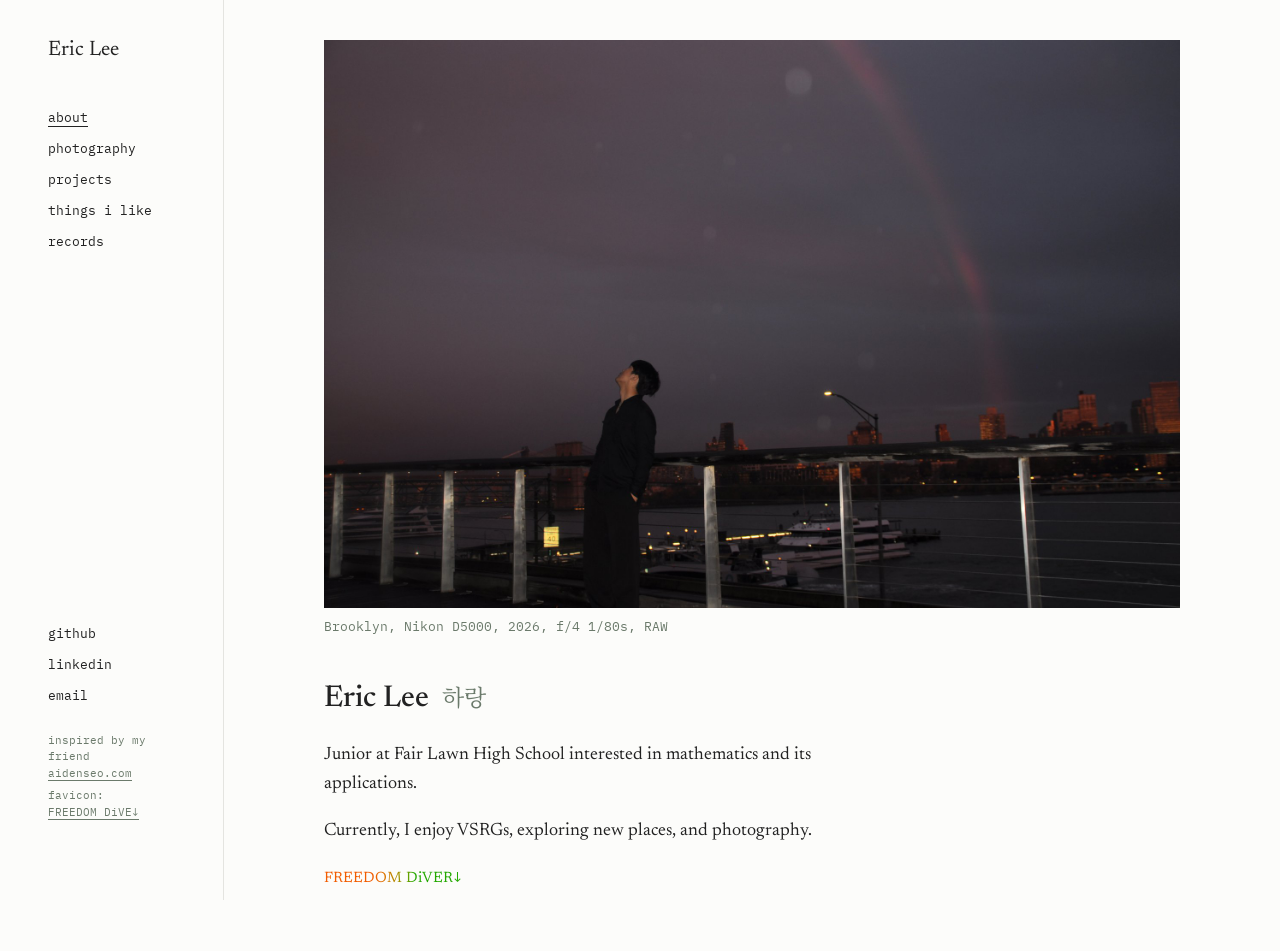
==== index.html @ da242882 "Add photo viewer, MathViz name, and short site description Co-Authored-By: Claude Opus 5.5 <noreply@" ====
<!doctype html>
<html lang="en">
<head>
<meta charset="utf-8">
<base href="/">
<meta name="viewport" content="width=device-width, initial-scale=1">
<title>Eric Lee</title>
<meta name="description" content="ML, math, chess.">
<meta property="og:type" content="website">
<meta property="og:url" content="https://erichl.com/">
<meta property="og:title" content="Eric Lee">
<meta property="og:description" content="ML, math, chess.">
<meta name="twitter:card" content="summary">
<meta name="twitter:title" content="Eric Lee">
<meta name="twitter:description" content="ML, math, chess.">
<link rel="icon" href="favicon.png?v=2" type="image/png">
<link rel="apple-touch-icon" href="apple-touch-icon.png?v=2">
<link rel="preconnect" href="https://fonts.googleapis.com">
<link href="https://fonts.googleapis.com/css2?family=Newsreader:opsz,wght@6..72,400;6..72,500&family=IBM+Plex+Mono:wght@400&display=swap" rel="stylesheet">
<link href="https://fonts.googleapis.com/css2?family=Noto+Serif+KR:wght@400&text=%ED%95%98%EB%9E%91&display=swap" rel="stylesheet">
<style>
  :root {
    --bg: #fcfcfa;
    --ink: #222;
    --muted: #6b7a6b;
    --rule: #e4e4e0;
    --serif: "Newsreader", Georgia, serif;
    --mono: "IBM Plex Mono", ui-monospace, monospace;
    --fd-orange: #f25c00;
    --fd-green: #23a800;
  }
  @media (prefers-color-scheme: dark) {
    :root { --bg: #151515; --ink: #e8e8e4; --muted: #8fa08f; --rule: #2c2c2c; --fd-orange: #ff6a00; --fd-green: #5cf52a; }
  }
  * { box-sizing: border-box; }
  body { margin: 0; background: var(--bg); color: var(--ink); font-family: var(--mono); font-size: 13px; }
  a { color: inherit; text-decoration: none; }

  .layout { display: grid; grid-template-columns: 224px 1fr; min-height: 100vh; }
  aside {
    position: sticky; top: 0; height: 100vh;
    padding: 40px 0 40px 48px; border-right: 1px solid var(--rule);
    display: flex; flex-direction: column;
  }
  .name { font-family: var(--serif); font-size: 21px; margin: 0 0 48px; cursor: pointer; }
  nav a, .links a { display: block; margin: 0 0 14px; }
  nav a.active { text-decoration: underline; text-underline-offset: 4px; }
  .links { margin-top: auto; margin-bottom: 40px; }

  main { padding: 40px 100px; max-width: 1200px; }
  section { display: none; }
  section.active { display: block; }

  /* about */
  .about-wrap { display: flex; flex-direction: column; gap: 40px; }
  .portrait { margin: 0; max-width: 880px; }
  .portrait img { width: 100%; display: block; background: var(--rule); }
  .portrait figcaption { color: var(--muted); margin-top: 10px; }
  .about { max-width: 560px; font-family: var(--serif); font-size: 18px; line-height: 1.6; }
  .about h1 .aka { font-family: "Noto Serif KR", var(--serif); font-size: 23px; font-weight: 400; color: var(--muted); margin-left: 6px; }
  .about h1 { font-weight: 500; font-size: 30px; margin: 0 0 16px; }

  /* FREEDOM DiVER: orange to green, from the song's artwork; solid colour at each end */
  .fd {
    font-size: 15px;
    background-image: linear-gradient(90deg, var(--fd-orange) 0%, var(--fd-orange) 30%, var(--fd-green) 70%, var(--fd-green) 100%);
    background-image: linear-gradient(90deg in oklch, var(--fd-orange) 0%, var(--fd-orange) 35%, var(--fd-green) 65%, var(--fd-green) 100%);
    -webkit-background-clip: text; background-clip: text; color: transparent;
  }

  /* things i like */
  .likes { max-width: 560px; }
  .likes h2 { font-size: 13px; font-weight: 400; color: var(--muted); margin: 0 0 12px; }
  .likes ul { list-style: none; padding: 0; margin: 0 0 36px; font-family: var(--serif); font-size: 18px; line-height: 1.5; }
  .likes li { margin-bottom: 6px; }
  .wip { color: var(--muted); margin: 0; }

  /* projects */
  .projects { max-width: 640px; }
  .project { margin-bottom: 36px; }
  .project .title { font-family: var(--serif); font-size: 20px; }
  .project a.title { text-decoration: underline; text-underline-offset: 3px; text-decoration-color: var(--muted); }
  .project .meta { color: var(--muted); margin-top: 6px; }
  .project .small-note { color: var(--muted); font-size: 13px; white-space: nowrap; }
  .project .meta a { text-decoration: underline; text-underline-offset: 3px; }
  .project p { font-family: var(--serif); font-size: 17px; line-height: 1.6; margin: 8px 0 0; }
  .project code { font-family: var(--mono); font-size: 13px; color: var(--muted); }

  /* records */
  .records { max-width: 560px; font-family: var(--serif); font-size: 18px; line-height: 1.6; }
  .records p { margin: 0 0 20px; }
  .records a { text-decoration: underline; text-underline-offset: 3px; text-decoration-color: var(--muted); }
  .records .small { white-space: nowrap; font-family: var(--mono); font-size: 13px; color: var(--muted); }

  .likes li span { font-family: var(--mono); font-size: 13px; color: var(--muted); margin-left: 8px; }

  /* masonry grid shared by photos + projects */
  .grid { columns: 3 320px; column-gap: 20px; }
  .item { break-inside: avoid; margin: 0 0 36px; }
  .item img { width: 100%; display: block; background: var(--rule); }
  .item .title { display: inline-block; margin-top: 12px; border-bottom: 1px solid var(--muted); }
  .item .meta { color: var(--muted); margin-top: 6px; line-height: 1.6; }
  .item .note { margin-top: 2px; }

  .credit { color: var(--muted); font-size: 11px; margin: 28px 48px 0 0; line-height: 1.5; }
  .credit + .credit { margin-top: 6px; }
  .credit a { white-space: nowrap; }
  .credit a { display: inline; margin: 0; text-decoration: underline; text-underline-offset: 3px; }
  .mobile-links { display: none; }

  /* photo viewer */
  .item img { cursor: zoom-in; }
  .viewer { position: fixed; inset: 0; z-index: 10; background: var(--bg); display: none; flex-direction: column; align-items: center; justify-content: center; padding: 24px 16px; box-sizing: border-box; }
  .viewer.open { display: flex; }
  .viewer img { max-width: 100%; max-height: calc(100vh - 120px); object-fit: contain; display: block; cursor: zoom-out; }
  .viewer .cap { margin-top: 14px; text-align: center; }
  .viewer .cap .meta { color: var(--muted); margin-top: 4px; }
  .viewer button { position: absolute; background: none; border: 0; color: var(--muted); font: inherit; font-size: 13px; cursor: pointer; padding: 12px; }
  .viewer button:hover { color: var(--ink); }
  .viewer .prev { left: 8px; top: 50%; transform: translateY(-50%); }
  .viewer .next { right: 8px; top: 50%; transform: translateY(-50%); }
  .viewer .close { right: 8px; top: 8px; }
  .viewer .count { position: absolute; left: 20px; top: 20px; color: var(--muted); }
  @media (max-width: 760px) { .viewer .prev, .viewer .next { top: auto; bottom: 8px; transform: none; } }
  @media (max-width: 760px) {
    .mobile-links .credit { flex-basis: 100%; margin: 4px 0 0; }
    .mobile-links { display: flex; flex-wrap: wrap; gap: 16px; padding: 24px 16px 32px; border-top: 1px solid var(--rule); }
    .layout { grid-template-columns: 1fr; align-content: start; }
    aside { position: static; height: auto; border-right: 0; border-bottom: 1px solid var(--rule); padding: 24px 16px 8px; }
    .name { margin-bottom: 20px; }
    nav { display: flex; gap: 8px 16px; flex-wrap: wrap; margin-bottom: 14px; }
    nav a { margin: 0; }
    .links { display: none; }
    main { padding: 24px 16px; }
    .about-wrap { gap: 24px; }
  }
</style>
</head>
<body>
<div class="layout">
  <aside>
    <div class="name" data-go="about">Eric Lee</div>
    <nav>
      <a href="/" data-go="about">about</a>
      <a href="/photography/" data-go="photography">photography</a>
      <a href="/projects/" data-go="projects">projects</a>
      <a href="/likes/" data-go="likes">things i like</a>
      <a href="/records/" data-go="records">records</a>
    </nav>
    <div class="links">
      <a href="https://github.com/hynoph">github</a>
      <a href="https://www.linkedin.com/in/ericlee128">linkedin</a>
      <a href="mailto:erhl018@gmail.com">email</a>
      <p class="credit">inspired by my friend <a href="https://aidenseo.com">aidenseo.com</a></p><p class="credit">favicon: <a href="https://www.youtube.com/results?search_query=xi+FREEDOM+DiVE">FREEDOM DiVE↓︎</a></p>
    </div>
  </aside>

  <main>
    <section id="about">
      <div class="about-wrap">
      <figure class="portrait">
        <img src="photos/me.jpg" alt="Eric looking up at a rainbow over the Brooklyn skyline">
        <figcaption>Brooklyn, Nikon D5000, 2026, f/4 1/80s, RAW</figcaption>
      </figure>
      <div class="about">
        <h1>Eric Lee <span class="aka" lang="ko">하랑</span></h1>
        <p>Junior at Fair Lawn High School interested in mathematics and its applications.</p>
        <p>Currently, I enjoy VSRGs, exploring new places, and photography.</p>
        <p><span class="fd">FREEDOM DiVER<span style="font-family: var(--mono)">↓</span></span></p>
      </div>
      </div>
    </section>

    <section id="photography">
      <p class="wip" style="margin-bottom: 24px">wip</p>
      <div class="grid" id="photos"></div>
    </section>

    <section id="projects">
      <p class="wip" style="margin-bottom: 24px">wip</p>
      <div class="projects">
        <div class="project">
          <span class="title">Manigent</span> <span class="small-note">(formerly ManiML / MathViz)</span>
          <div class="meta">ML, Manim · <a href="https://www.congressionalappchallenge.us/25-CA27/">Congressional App Challenge winner (CA-27)</a> · MIT THINK distinction</div>
          <p>Generates Manim math animations from natural language, for math education.</p>
        </div>
        <div class="project">
          <span class="title">AmazEval</span>
          <div class="meta">ML, bioacoustics · presented at MIT URTC 2026 · to appear in IEEE Xplore</div>
          <p>Benchmarks bird-sound AI on Amazon recordings, weighting endangered species more.</p>
        </div>
        <div class="project">
          <span class="title">KAZE</span> <span class="small-note">(Knowledge-Assisted Zephyr Estimation)</span>
          <div class="meta">ML, climate data · poster, AGU Fall Meeting 2026</div>
          <p>Machine learning models that estimate the mineral makeup of Saharan dust from satellite and weather data. Built with collaborators.</p>
        </div>
        <div class="project">
          <span class="title">Premature resignation in online chess</span> <span class="small-note">(in progress)</span>
          <div class="meta">behavioral science, Lichess data, 2026</div>
          <p>Do chess players resign too early? In a 10M-game Lichess pilot, blitz positions with a 5–10% engine win chance were saved half the time when the opponent had under 10 seconds left.</p>
        </div>
        <div class="project">
          <a class="title" href="https://pypi.org/project/pypebbling/">pypebbling</a>
          <div class="meta">Python, 2026 · <a href="https://github.com/hynoph/pebbling">github</a></div>
          <p>Exact solver for graph pebbling. Every answer comes with a move-by-move certificate anyone can replay. <code>pip install pypebbling</code></p>
        </div>
        <div class="project">
          <span class="title">A counterexample to a conjecture of Petr, Portier and Stolarczyk</span>
          <div class="meta">optimal pebbling, 2026 · <a href="counterexample.json">certificate</a></div>
          <p>A solvable pebble distribution on a 10×10 grid that disproves Conjecture 4.1 of Petr, Portier and Stolarczyk (<i>Discrete Mathematics</i>, 2023). There are more on larger grids, including ones that break the stronger hemmed version of the conjecture (smallest 18×18).</p>
        </div>
        <div class="project">
          <span class="title">An improved lower bound for optimal pebbling on grids</span> <span class="small-note">(candidate, in preparation)</span>
          <div class="meta">optimal pebbling, 2026</div>
          <p>Improves the constant <i>c</i> in the lower bound <span style="white-space: nowrap">π<sub>opt</sub> ≥ <i>c</i>·nm − O(n+m)</span> for the n×m grid, from <span style="white-space: nowrap">5092/28593 ≈ 0.1781</span> (Petr, Portier and Stolarczyk) to <span style="white-space: nowrap">208/1125 ≈ 0.1849</span>.</p>
        </div>
      </div>
    </section>

    <!-- Edit freely: add or remove categories (h2) and items (li). -->
    <section id="likes">
      <div class="likes">
        <h2>books</h2>
        <ul>
          <li>Frankenstein <span>Mary Shelley</span></li>
          <li>Atomic Habits <span>James Clear</span></li>
          <li>The Book of Job <span>the Bible</span></li>
        </ul>
        <h2>films</h2>
        <ul>
          <li>Your Name <span>2016</span></li>
          <li>Weathering with You <span>2019</span></li>
          <li>A Beautiful Mind <span>2001</span></li>
        </ul>
        <h2>role models</h2>
        <ul>
          <li>Aaron Swartz</li>
          <li>Paul Erdős</li>
          <li>Grant Sanderson <span>3Blue1Brown</span></li>
          <li>Évariste Galois</li>
        </ul>
      </div>
    </section>

    <!-- One record per <li>: what, score, when. -->
    <section id="records">
      <div class="records">
        <p>I like <a href="https://en.wiktionary.org/wiki/ultrabullet">ultrabullet</a> on <a href="https://lichess.org/@/GammaDanClearWhen">Lichess</a>. Current record against titled players: <b style="white-space: nowrap">5–0</b>. <span class="small">2× IM, 3× NM</span></p>
        <p><a href="https://arithmetic.zetamac.com/">Zetamac</a>: 73</p>
        <p><a href="https://donttap.com/">Don't Tap the White Tile</a> (Frenzy, mouse): 714</p>
        <p>Peak <a href="https://osu.ppy.sh/users/20084059">osu!mania</a> rank: #732 global <span class="small">Oct 2022</span></p>
        <p>Krillion (daily): 595/700</p>
      </div>
    </section>
  </main>

  <footer class="mobile-links">
    <a href="https://github.com/hynoph">github</a>
    <a href="https://www.linkedin.com/in/ericlee128">linkedin</a>
    <a href="mailto:erhl018@gmail.com">email</a>
    <p class="credit">inspired by my friend <a href="https://aidenseo.com">aidenseo.com</a></p><p class="credit">favicon: <a href="https://www.youtube.com/results?search_query=xi+FREEDOM+DiVE">FREEDOM DiVE↓︎</a></p>
  </footer>
  <div class="viewer" id="viewer" role="dialog" aria-modal="true" aria-label="photo viewer">
    <span class="count"></span>
    <button class="close" aria-label="close">close</button>
    <button class="prev" aria-label="previous photo">&larr; prev</button>
    <img alt="">
    <div class="cap"><div class="title"></div><div class="meta"></div></div>
    <button class="next" aria-label="next photo">next &rarr;</button>
  </div>
</div>

<script>
  // Edit these lists. For photos, swap `src` for your own files (e.g. "photos/fog.jpg").
  const photos = [
    { src: "photos/lehman.jpg", title: "Lehman Hall, Harvard Yard", meta: "Galaxy S25 Ultra, 2026, f/1.7 1/24s, RAW" },
    { src: "photos/reading.jpg", title: "Reading, Brooklyn", meta: "Nikon D5000, 2026, f/4.5 1/60s, RAW" },
    { src: "photos/steeple.jpg", title: "Steeple at Dusk", meta: "Galaxy S25 Ultra, 2026, f/1.7 1/50s, RAW" },
  ];



  function render(list, el) {
    el.innerHTML = list.map(p => `
      <figure class="item" style="margin:0 0 36px">
        <img src="${p.src}" alt="${p.title}" loading="lazy">
        <div><span class="title">${p.title}</span></div>
        <div class="meta">${p.meta}</div>
        ${p.note ? `<div class="note">${p.note}</div>` : ""}
      </figure>`).join("");
  }
  render(photos, document.getElementById("photos"));

  // Photo viewer: click a photo, then arrows / swipe to move, Esc or click to close.
  const viewer = document.getElementById("viewer");
  const vImg = viewer.querySelector("img");
  let cur = 0;
  function show(i) {
    cur = (i + photos.length) % photos.length;
    const p = photos[cur];
    vImg.src = p.src; vImg.alt = p.title;
    viewer.querySelector(".cap .title").textContent = p.title;
    viewer.querySelector(".cap .meta").textContent = p.meta;
    viewer.querySelector(".count").textContent = `${cur + 1} / ${photos.length}`;
  }
  function openViewer(i) { show(i); viewer.classList.add("open"); document.body.style.overflow = "hidden"; }
  function closeViewer() { viewer.classList.remove("open"); document.body.style.overflow = ""; }
  document.querySelectorAll("#photos img").forEach((img, i) => img.addEventListener("click", () => openViewer(i)));
  viewer.querySelector(".prev").addEventListener("click", () => show(cur - 1));
  viewer.querySelector(".next").addEventListener("click", () => show(cur + 1));
  viewer.querySelector(".close").addEventListener("click", closeViewer);
  vImg.addEventListener("click", closeViewer);
  viewer.addEventListener("click", e => { if (e.target === viewer) closeViewer(); });
  document.addEventListener("keydown", e => {
    if (!viewer.classList.contains("open")) return;
    if (e.key === "Escape") closeViewer();
    else if (e.key === "ArrowLeft") show(cur - 1);
    else if (e.key === "ArrowRight") show(cur + 1);
  });
  let touchX = null;
  viewer.addEventListener("touchstart", e => { touchX = e.touches[0].clientX; }, { passive: true });
  viewer.addEventListener("touchend", e => {
    if (touchX === null) return;
    const dx = e.changedTouches[0].clientX - touchX; touchX = null;
    if (Math.abs(dx) > 40) show(cur + (dx < 0 ? 1 : -1));
  });

  function go(id) {
    document.querySelectorAll("section").forEach(s => s.classList.toggle("active", s.id === id));
    document.querySelectorAll("nav a").forEach(a => a.classList.toggle("active", a.dataset.go === id));
  }
  // Each tab has its own path (erichl.com/records/); build.py writes a copy of this page for each.
  const TABS = ["about", "photography", "projects", "likes", "records"];
  const pathFor = id => id === "about" ? "/" : "/" + id + "/";
  const tabFromPath = () => {
    const id = location.pathname.split("/").filter(Boolean)[0];
    return TABS.includes(id) ? id : "about";
  };
  // Switch tabs in place: no page reload, no jump, stay at the top.
  document.querySelectorAll("[data-go]").forEach(a => a.addEventListener("click", e => {
    e.preventDefault();
    history.pushState(null, "", pathFor(a.dataset.go));
    go(a.dataset.go);
    window.scrollTo(0, 0);
  }));
  window.addEventListener("popstate", () => go(tabFromPath()));
  // Old links like erichl.com/#records still work.
  const legacy = location.hash.slice(1);
  if (TABS.includes(legacy)) history.replaceState(null, "", pathFor(legacy));
  go(tabFromPath());
  window.scrollTo(0, 0);
</script>
</body>
</html>
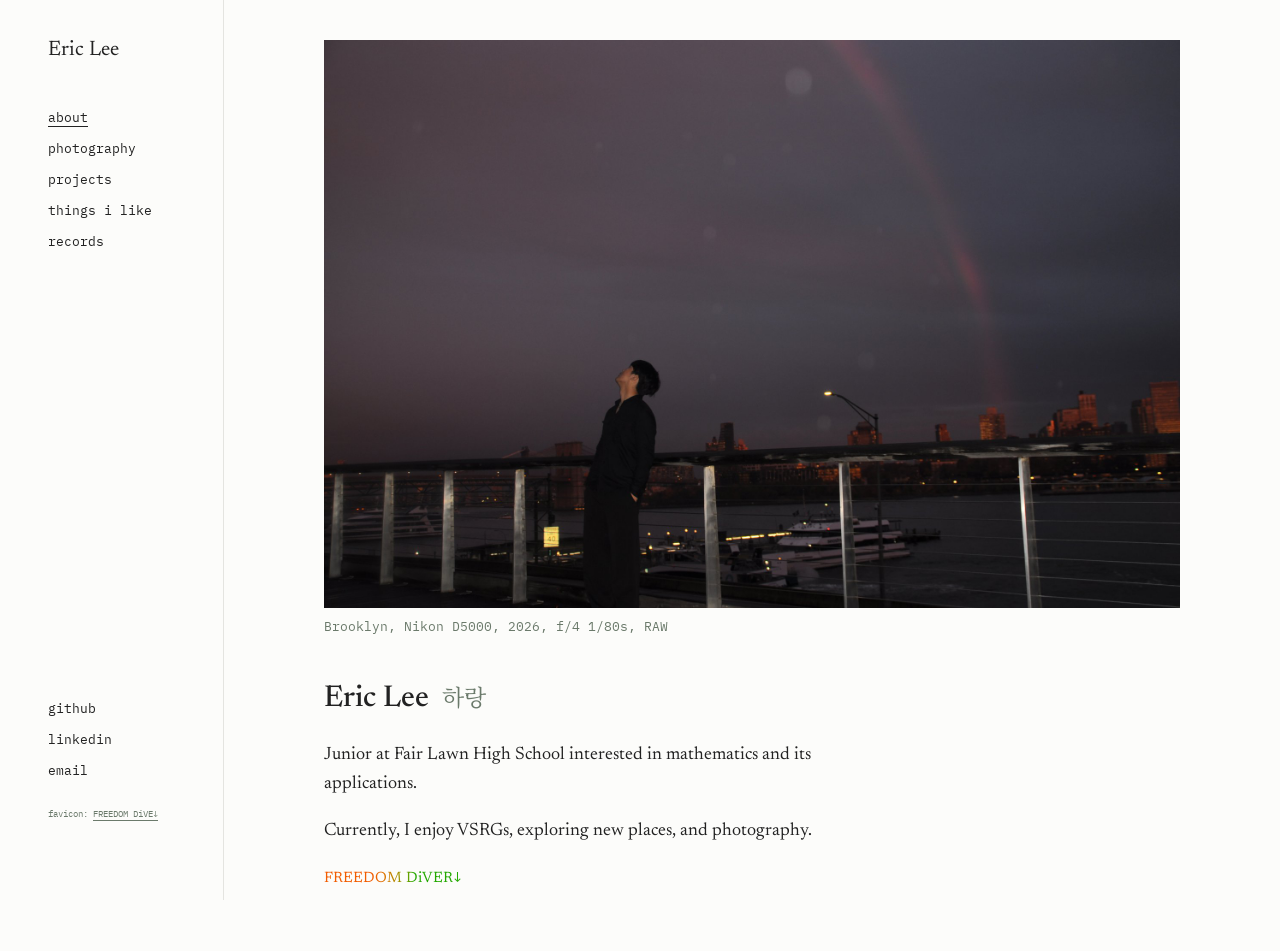
==== commit 11a349d7: "Remove aidenseo credit and shrink favicon credit Co-Authored-By: Claude Opus 5.5 <noreply@anthropic." ====
--- a/index.html
+++ b/index.html
@@ -5,14 +5,14 @@
 <base href="/">
 <meta name="viewport" content="width=device-width, initial-scale=1">
 <title>Eric Lee</title>
-<meta name="description" content="ML, math, chess.">
+<meta name="description" content="Eric Lee">
 <meta property="og:type" content="website">
 <meta property="og:url" content="https://erichl.com/">
 <meta property="og:title" content="Eric Lee">
-<meta property="og:description" content="ML, math, chess.">
+<meta property="og:description" content="Eric Lee">
 <meta name="twitter:card" content="summary">
 <meta name="twitter:title" content="Eric Lee">
-<meta name="twitter:description" content="ML, math, chess.">
+<meta name="twitter:description" content="Eric Lee">
 <link rel="icon" href="favicon.png?v=2" type="image/png">
 <link rel="apple-touch-icon" href="apple-touch-icon.png?v=2">
 <link rel="preconnect" href="https://fonts.googleapis.com">
@@ -102,7 +102,7 @@
   .item .meta { color: var(--muted); margin-top: 6px; line-height: 1.6; }
   .item .note { margin-top: 2px; }
 
-  .credit { color: var(--muted); font-size: 11px; margin: 28px 48px 0 0; line-height: 1.5; }
+  .credit { color: var(--muted); font-size: 9px; margin: 28px 48px 0 0; line-height: 1.5; }
   .credit + .credit { margin-top: 6px; }
   .credit a { white-space: nowrap; }
   .credit a { display: inline; margin: 0; text-decoration: underline; text-underline-offset: 3px; }
@@ -151,7 +151,7 @@
       <a href="https://github.com/hynoph">github</a>
       <a href="https://www.linkedin.com/in/ericlee128">linkedin</a>
       <a href="mailto:erhl018@gmail.com">email</a>
-      <p class="credit">inspired by my friend <a href="https://aidenseo.com">aidenseo.com</a></p><p class="credit">favicon: <a href="https://www.youtube.com/results?search_query=xi+FREEDOM+DiVE">FREEDOM DiVE↓︎</a></p>
+      <p class="credit">favicon: <a href="https://www.youtube.com/results?search_query=xi+FREEDOM+DiVE">FREEDOM DiVE↓︎</a></p>
     </div>
   </aside>
 
@@ -258,7 +258,7 @@
     <a href="https://github.com/hynoph">github</a>
     <a href="https://www.linkedin.com/in/ericlee128">linkedin</a>
     <a href="mailto:erhl018@gmail.com">email</a>
-    <p class="credit">inspired by my friend <a href="https://aidenseo.com">aidenseo.com</a></p><p class="credit">favicon: <a href="https://www.youtube.com/results?search_query=xi+FREEDOM+DiVE">FREEDOM DiVE↓︎</a></p>
+    <p class="credit">favicon: <a href="https://www.youtube.com/results?search_query=xi+FREEDOM+DiVE">FREEDOM DiVE↓︎</a></p>
   </footer>
   <div class="viewer" id="viewer" role="dialog" aria-modal="true" aria-label="photo viewer">
     <span class="count"></span>
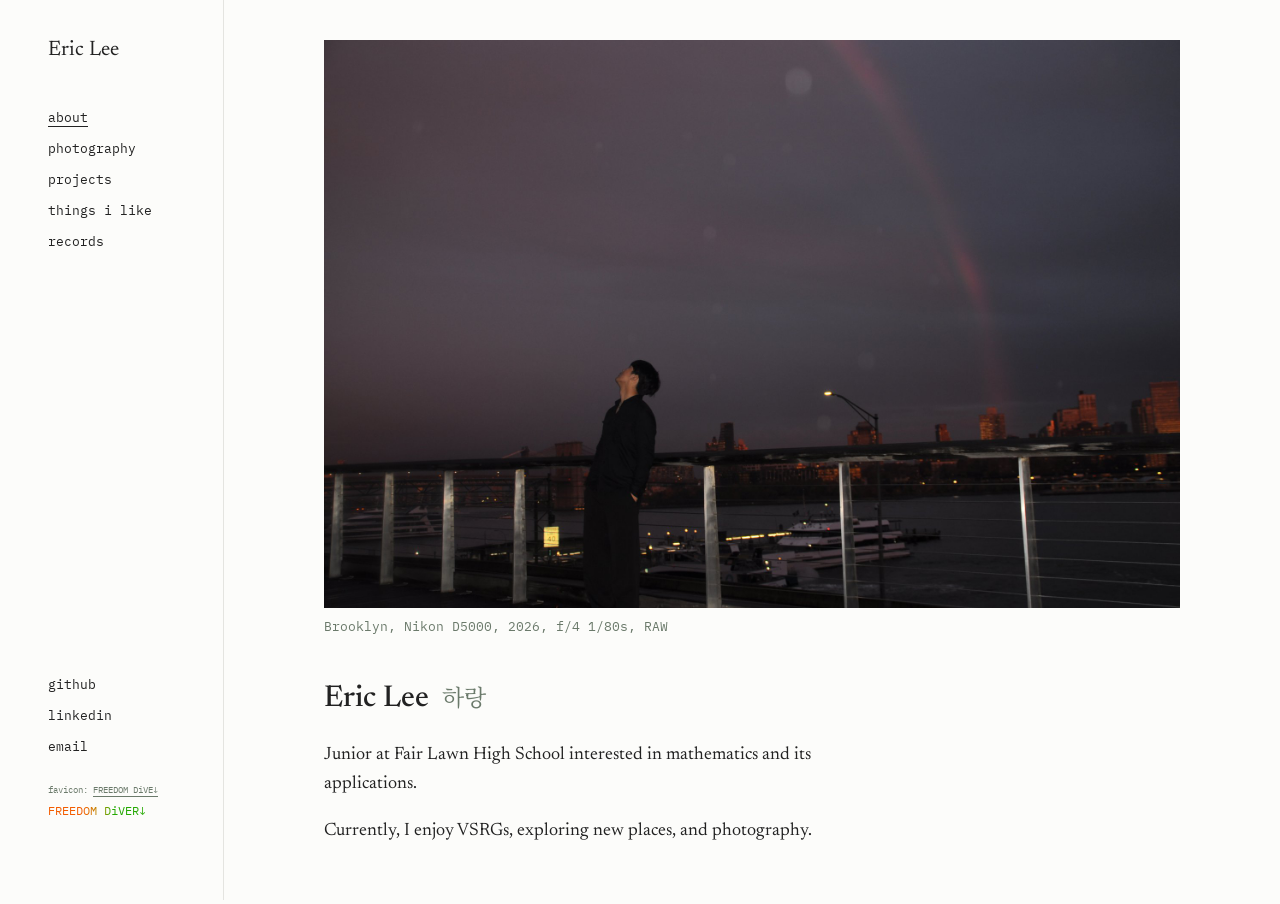
==== commit ab943a53: "Move FREEDOM DiVER under the favicon credit Co-Authored-By: Claude Opus 5.5 <noreply@anthropic.com> " ====
--- a/index.html
+++ b/index.html
@@ -62,7 +62,7 @@
 
   /* FREEDOM DiVER: orange to green, from the song's artwork; solid colour at each end */
   .fd {
-    font-size: 15px;
+    font-size: 12px;
     background-image: linear-gradient(90deg, var(--fd-orange) 0%, var(--fd-orange) 30%, var(--fd-green) 70%, var(--fd-green) 100%);
     background-image: linear-gradient(90deg in oklch, var(--fd-orange) 0%, var(--fd-orange) 35%, var(--fd-green) 65%, var(--fd-green) 100%);
     -webkit-background-clip: text; background-clip: text; color: transparent;
@@ -151,7 +151,7 @@
       <a href="https://github.com/hynoph">github</a>
       <a href="https://www.linkedin.com/in/ericlee128">linkedin</a>
       <a href="mailto:erhl018@gmail.com">email</a>
-      <p class="credit">favicon: <a href="https://www.youtube.com/results?search_query=xi+FREEDOM+DiVE">FREEDOM DiVE↓︎</a></p>
+      <p class="credit">favicon: <a href="https://www.youtube.com/results?search_query=xi+FREEDOM+DiVE">FREEDOM DiVE↓︎</a></p><p class="credit"><span class="fd">FREEDOM DiVER<span style="font-family: var(--mono)">↓</span></span></p>
     </div>
   </aside>
 
@@ -166,7 +166,6 @@
         <h1>Eric Lee <span class="aka" lang="ko">하랑</span></h1>
         <p>Junior at Fair Lawn High School interested in mathematics and its applications.</p>
         <p>Currently, I enjoy VSRGs, exploring new places, and photography.</p>
-        <p><span class="fd">FREEDOM DiVER<span style="font-family: var(--mono)">↓</span></span></p>
       </div>
       </div>
     </section>
@@ -258,7 +257,7 @@
     <a href="https://github.com/hynoph">github</a>
     <a href="https://www.linkedin.com/in/ericlee128">linkedin</a>
     <a href="mailto:erhl018@gmail.com">email</a>
-    <p class="credit">favicon: <a href="https://www.youtube.com/results?search_query=xi+FREEDOM+DiVE">FREEDOM DiVE↓︎</a></p>
+    <p class="credit">favicon: <a href="https://www.youtube.com/results?search_query=xi+FREEDOM+DiVE">FREEDOM DiVE↓︎</a></p><p class="credit"><span class="fd">FREEDOM DiVER<span style="font-family: var(--mono)">↓</span></span></p>
   </footer>
   <div class="viewer" id="viewer" role="dialog" aria-modal="true" aria-label="photo viewer">
     <span class="count"></span>
